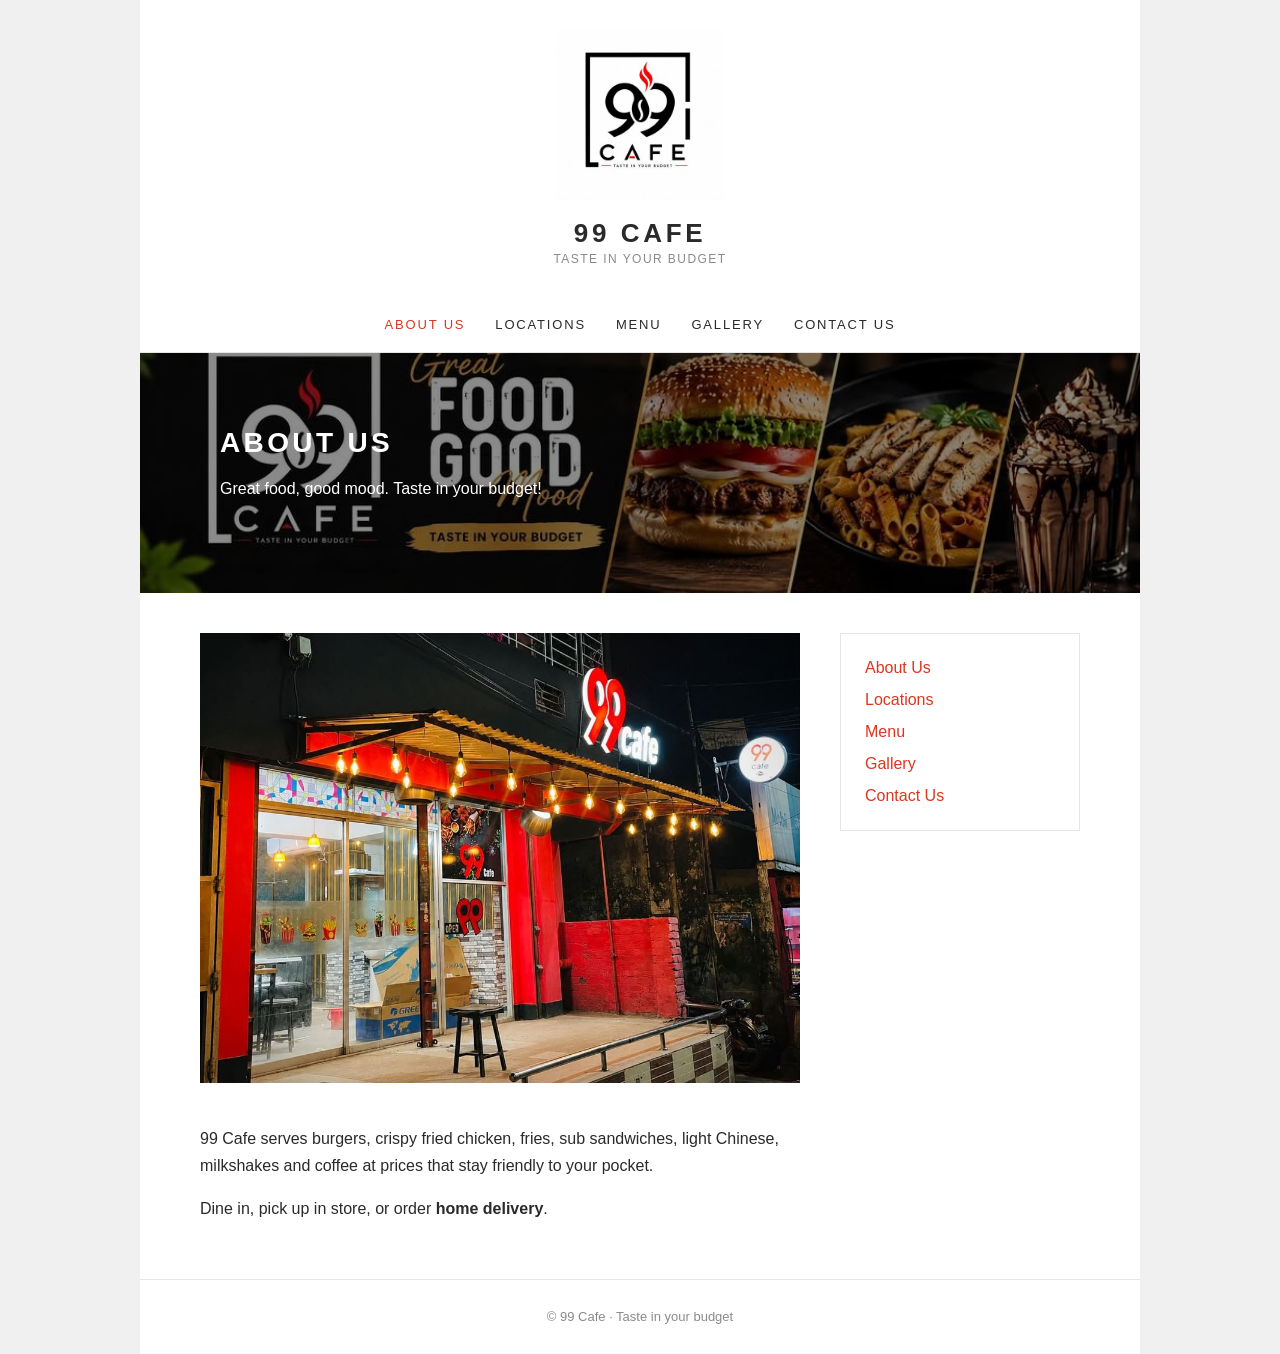
==== index.html @ 8daa6fcb "Publish 99 Cafe website" ====
<!DOCTYPE html><html lang="en"><head><meta charset="utf-8"><meta name="viewport" content="width=device-width, initial-scale=1, viewport-fit=cover"><title>99 Cafe – Taste in Your Budget</title>
<style>
:root{--bg:#fff;--fg:#2a2a2a;--mut:#8a8a8a;--ac:#d9381e;--line:#e6e6e6;--box:#fff;--side:#f0f0f0;box-sizing:border-box;padding-top:env(safe-area-inset-top,0px);padding-bottom:env(safe-area-inset-bottom,0px)}
@media(prefers-color-scheme:dark){:root:not([data-theme=light]){--bg:#161616;--fg:#eee;--mut:#999;--ac:#ff6a45;--line:#333;--box:#1d1d1d;--side:#0e0e0e}}
*{box-sizing:border-box}body{margin:0;background:var(--side);color:var(--fg);font:16px/1.7 "Open Sans",Arial,sans-serif}
.page{max-width:1000px;margin:0 auto;background:var(--bg);min-height:100vh}
header{text-align:center;padding:30px 16px 0}header img{width:170px;max-width:50%}
h1.t{margin:10px 0 0;font:700 26px/1.2 Lato,Arial,sans-serif;letter-spacing:.14em}
.tag{font-size:12px;letter-spacing:.12em;text-transform:uppercase;color:var(--mut)}
nav{margin-top:28px;border-bottom:1px solid var(--line);padding:16px 8px;display:flex;flex-wrap:wrap;justify-content:center;gap:6px 30px}
nav a{font-size:13px;letter-spacing:.14em;text-transform:uppercase;color:var(--fg);text-decoration:none}nav a.on,nav a:hover{color:var(--ac)}
.hero{position:relative;height:240px;background:#000 center/cover;display:flex;align-items:center}
.hero:before{content:"";position:absolute;inset:0;background:rgba(0,0,0,.45)}
.hero div{position:relative;color:#fff;padding:0 8%}.hero h2{margin:0;font:700 28px Lato,Arial;letter-spacing:.12em}
.wrap{display:flex;gap:40px;padding:40px 6%;flex-wrap:wrap}.main{flex:1 1 480px;min-width:0}
aside{flex:0 0 240px;align-self:flex-start;border:1px solid var(--line);background:var(--box);padding:18px 24px}
aside a{display:block;color:var(--ac);text-decoration:none;line-height:2}
h2.pt{font:700 30px Lato,Arial;letter-spacing:.12em;text-transform:uppercase;text-align:center;margin:0 0 24px}
a{color:var(--ac)}.view{display:none}.view.on{display:block}
.loc{border:1px solid var(--line);padding:18px 22px;margin-top:18px}.loc b{letter-spacing:.08em}
.grid{display:grid;grid-template-columns:repeat(3,1fr);gap:14px}.grid img{width:100%;aspect-ratio:4/5;object-fit:cover}
.menu{columns:2 260px;gap:34px}.menu h3{break-after:avoid;margin:18px 0 6px;font:700 15px Lato,Arial;letter-spacing:.14em;text-transform:uppercase;color:var(--ac);border-bottom:1px solid var(--line)}
.menu p{display:flex;justify-content:space-between;gap:10px;margin:0;font-size:14px;line-height:1.9;break-inside:avoid}.menu span{white-space:nowrap}
.menu .grp{break-inside:avoid-column}
.big{width:100%;margin-bottom:18px}footer{border-top:1px solid var(--line);padding:26px;text-align:center;font-size:13px;color:var(--mut)}
@media(max-width:560px){.grid{grid-template-columns:repeat(2,1fr)}h1.t{font-size:21px}}
</style></head><body><div class="page">
<header><img src="[data-uri]" alt="99 Cafe"><h1 class="t">99 CAFE</h1><div class="tag">Taste in your budget</div></header>
<nav><a href="#about">About Us</a><a href="#locations">Locations</a><a href="#menu">Menu</a><a href="#gallery">Gallery</a><a href="#contact">Contact Us</a></nav>
<section class="view" id="v-about"><div class="hero" style="background-image:url([data-uri])"><div><h2>ABOUT US</h2><p>Great food, good mood. Taste in your budget!</p></div></div>
<div class="wrap"><div class="main"><img class="big" src="[data-uri]" alt="99 Cafe storefront"><p>99 Cafe serves burgers, crispy fried chicken, fries, sub sandwiches, light Chinese, milkshakes and coffee at prices that stay friendly to your pocket.</p><p>Dine in, pick up in store, or order <b>home delivery</b>.</p></div><aside class="side"></aside></div></section>
<section class="view" id="v-locations"><div class="wrap"><div class="main"><h2 class="pt">Locations</h2><p style="text-align:center">Please visit us at the following location:<br>(Click on address for link to Google Maps)</p>
<div class="loc"><b>KAFRUL</b><br><a target="_blank" rel="noopener" href="https://www.google.com/maps/search/?api=1&query=152+East+Kafrul+Kachukhet+Dhaka+1206">152 East Kafrul, Near Uttar Kafrul School Gate, Kachukhet, Dhaka 1206</a><br>Mobile: <a href="tel:01724041186">01724-041186</a><br>Dine-in · Delivery · In-store pickup</div></div><aside class="side"></aside></div></section>
<section class="view" id="v-menu"><div class="wrap"><div class="main"><h2 class="pt">Menu</h2><div class="menu" id="menu"></div><p style="text-align:center;margin-top:20px"><b>Home delivery available</b></p><img class="big" src="[data-uri]" alt="Menu board"></div><aside class="side"></aside></div></section>
<section class="view" id="v-gallery"><div class="wrap"><div class="main"><h2 class="pt">Gallery</h2><div class="grid"><img src="[data-uri]" alt=""><img src="[data-uri]" alt=""><img src="[data-uri]" alt=""><img src="[data-uri]" alt=""><img src="[data-uri]" alt=""><img src="[data-uri]" alt=""></div></div><aside class="side"></aside></div></section>
<section class="view" id="v-contact"><div class="wrap"><div class="main"><h2 class="pt">Contact Us</h2><p>Mobile: <a href="tel:01724041186">01724-041186</a></p><p>Facebook / Messenger: 99 Cafe</p><p>Address: 152 East Kafrul, Near Uttar Kafrul School Gate, Kachukhet, Dhaka 1206</p></div><aside class="side"></aside></div></section>
<footer>© 99 Cafe · Taste in your budget</footer></div>
<script>
var M={"Burger":[["Student Special",70],["Chicken Steak",130],["Chicken Crispy Cheese",160],["Chicken Naga",150],["BBQ Chicken",180],["Garlic Chicken",190],["9 to 99+ Cafe Special",220],["Meat Box",150]],
"Fries":[["Fried Chicken",100],["French Fry",110],["Potato Wedges",80],["Special Garlic Chicken 2pcs",240],["Chicken Wings 6pcs",190],["Pop Chicken 6pcs",180],["Chicken Lollipop with Frenchfry",320],["Nachos",150],["Chicken BBQ Wings 6pcs",220],["Chicken Naga Wings 6pcs",240]],
"Sub Sand":[["Sub Way Regular",130],["Sub Way Special",150],["Sub Way Naga",150],["Sub Way BBQ",220],["Chicken Sandwich 2pcs",130],["Extra Cheese",30]],
"Lite Chinese":[["Chicken Rice Bowl",160],["Chicken Rice Bowl Large",200],["Tandori Chicken Rice",260],["Special Chowmien",140],["Pasta",130],["Fried Rice, Pop Chicken 2pcs, Veg Curry & Drink",180],["Naga Wings 2pcs, Fried Rice, Veg Curry & Drink",210]],
"Drinks":[["Mineral Water",20],["Green Mango",60],["Lemonade",30],["Mint Lemonade",35],["Papaya Juice",60],["Sweet Lassi",80],["Orange Juice",70],["Apple Juice",80],["Mango Juice",70],["Grape Juice",90],["Vanilla / Chocolate / Mango Milkshake",100],["Kitkat Milkshake",130],["Oreo Milkshake",130],["Faluda",120]],
"Coffee":[["Black Coffee",50],["Hot Coffee",70],["Cold Coffee",80],["Chocolate Cold Coffee",90],["Hot Chocolate",90],["Oreo Cold Coffee",100],["Kitkat Cold Coffee",120]]};
document.getElementById("menu").innerHTML=Object.keys(M).map(function(k){return '<div class="grp"><h3>'+k+'</h3>'+M[k].map(function(i){return '<p>'+i[0]+'<span>'+i[1]+' Tk</span></p>'}).join('')+'</div>'}).join('');
var nav='<a href="#about">About Us</a><a href="#locations">Locations</a><a href="#menu">Menu</a><a href="#gallery">Gallery</a><a href="#contact">Contact Us</a>';
document.querySelectorAll(".side").forEach(function(s){s.innerHTML=nav});
function route(){var h=(location.hash||"#about").slice(1);if(!document.getElementById("v-"+h))h="about";
document.querySelectorAll(".view").forEach(function(v){v.classList.toggle("on",v.id=="v-"+h)});
document.querySelectorAll("nav a").forEach(function(a){a.classList.toggle("on",a.getAttribute("href")=="#"+h)});window.scrollTo(0,0)}
addEventListener("hashchange",route);route();
</script></body></html>
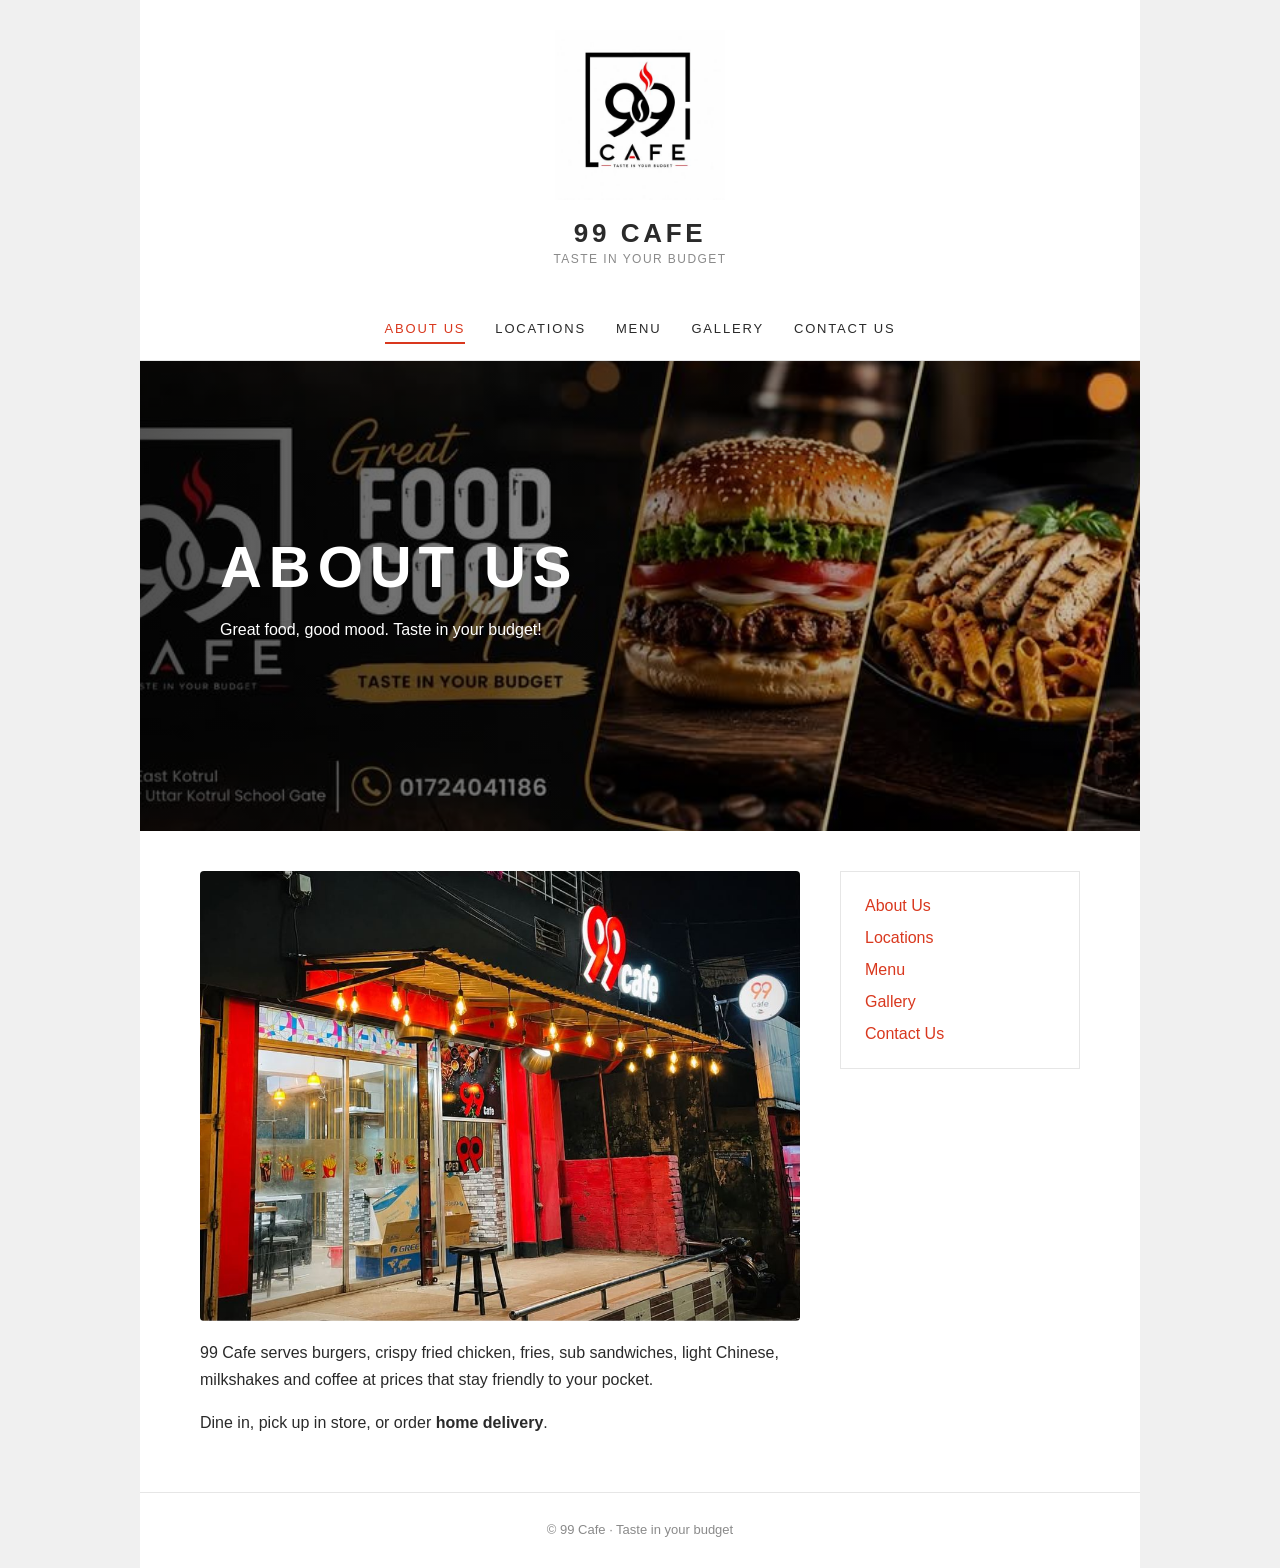
==== commit 8df37f36: "Add 99 Cafe motion effects and scroll animations" ====
--- a/index.html
+++ b/index.html
@@ -24,6 +24,47 @@
 .menu .grp{break-inside:avoid-column}
 .big{width:100%;margin-bottom:18px}footer{border-top:1px solid var(--line);padding:26px;text-align:center;font-size:13px;color:var(--mut)}
 @media(max-width:560px){.grid{grid-template-columns:repeat(2,1fr)}h1.t{font-size:21px}}
+</style><style id="cafe-motion">
+/* 99 Cafe motion: progressive enhancement, no animation dependency. */
+:root{--ease:cubic-bezier(.22,1,.36,1)}
+html{scroll-behavior:smooth}
+body{overflow-x:hidden}
+header{animation:cafe-enter .9s var(--ease) both}
+header img{animation:cafe-logo 1.2s var(--ease) both}
+nav a{position:relative;padding:4px 0;transition:color .25s ease,transform .35s var(--ease)}
+nav a:after{content:'';position:absolute;left:0;right:0;bottom:0;height:2px;background:var(--ac);transform:scaleX(0);transform-origin:left;transition:transform .4s var(--ease)}
+nav a:hover:after,nav a.on:after,nav a:focus-visible:after{transform:scaleX(1)}
+nav a:hover{transform:translateY(-2px)}
+.hero{overflow:hidden;isolation:isolate;height:clamp(280px,48vw,470px);background-image:none!important;background:#171717}
+.hero .hero-media{position:absolute;inset:-7%;z-index:-2;background-position:center;background-size:cover;animation:cafe-pan 18s ease-in-out infinite alternate;transform-origin:center}
+.hero:before{z-index:-1;background:linear-gradient(90deg,rgba(0,0,0,.68),rgba(0,0,0,.18))}
+.hero div:not(.hero-media){padding:0 8%}
+.hero h2{font-size:clamp(28px,5vw,58px);overflow:hidden}
+.word{display:inline-block;animation:cafe-word 1s var(--ease) both;animation-delay:calc(var(--i,0)*90ms)}
+.hero p{animation:cafe-enter 1s .25s var(--ease) both}
+.view.on{animation:cafe-enter .65s var(--ease) both}
+.motion-ready .reveal{opacity:0;transform:translate3d(0,32px,0);transition:opacity .85s var(--ease),transform 1.1s var(--ease);transition-delay:var(--delay,0ms)}
+.motion-ready .reveal.is-visible{opacity:1;transform:translate3d(0,0,0)}
+.image-frame{overflow:hidden;display:block;border-radius:4px}
+.image-frame.big-frame{margin-bottom:18px}
+.image-frame .big{display:block;margin:0}
+.image-frame img{display:block;transition:transform 1.2s var(--ease),filter .6s ease}
+.motion-ready .image-frame.reveal{transform:translateY(28px) rotate(1.5deg);clip-path:inset(8% 0 0 0);transition:opacity .9s var(--ease),transform 1.15s var(--ease),clip-path 1.15s var(--ease);transition-delay:var(--delay,0ms)}
+.motion-ready .image-frame.is-visible{transform:translateY(0) rotate(0);clip-path:inset(0)}
+.side a{transition:transform .35s var(--ease),color .25s ease}
+.side a:hover{transform:translateX(6px)}
+.loc{transition:border-color .3s,box-shadow .4s}
+.loc:hover{border-color:var(--ac);box-shadow:0 12px 34px #0000000c}
+.menu p{transition:color .2s,background .2s;padding:2px 4px;border-radius:3px}
+.menu p:hover{color:var(--ac);background:color-mix(in srgb,var(--ac) 6%,transparent)}
+a:focus-visible{outline:2px solid var(--ac);outline-offset:5px}
+.scroll-progress{position:fixed;inset:0 auto auto 0;height:3px;width:100%;background:var(--ac);z-index:100;transform:scaleX(0);transform-origin:left;pointer-events:none}
+@media(hover:hover){.image-frame:hover img{transform:scale(1.045)}}
+@keyframes cafe-enter{from{opacity:0;transform:translateY(20px)}to{opacity:1;transform:translateY(0)}}
+@keyframes cafe-logo{from{opacity:0;transform:scale(.88) rotate(-5deg)}to{opacity:1;transform:scale(1) rotate(0)}}
+@keyframes cafe-word{from{opacity:0;transform:translateY(110%) rotate(4deg)}to{opacity:1;transform:translateY(0) rotate(0)}}
+@keyframes cafe-pan{from{transform:scale(1.02) translateX(-1%)}to{transform:scale(1.12) translateX(1%)}}
+@media(prefers-reduced-motion:reduce){html{scroll-behavior:auto}*,*:before,*:after{animation:none!important;transition:none!important}.motion-ready .reveal,.motion-ready .image-frame.reveal{opacity:1;transform:none;clip-path:none}.scroll-progress{display:none}}
 </style></head><body><div class="page">
 <header><img src="[data-uri]" alt="99 Cafe"><h1 class="t">99 CAFE</h1><div class="tag">Taste in your budget</div></header>
 <nav><a href="#about">About Us</a><a href="#locations">Locations</a><a href="#menu">Menu</a><a href="#gallery">Gallery</a><a href="#contact">Contact Us</a></nav>
@@ -49,4 +90,36 @@
 document.querySelectorAll(".view").forEach(function(v){v.classList.toggle("on",v.id=="v-"+h)});
 document.querySelectorAll("nav a").forEach(function(a){a.classList.toggle("on",a.getAttribute("href")=="#"+h)});window.scrollTo(0,0)}
 addEventListener("hashchange",route);route();
+</script><script id="cafe-motion-script">
+(()=>{
+  const reduced=matchMedia('(prefers-reduced-motion: reduce)');
+  const hero=document.querySelector('.hero');
+  if(hero){
+    const media=document.createElement('div');media.className='hero-media';
+    media.setAttribute('aria-hidden','true');media.style.backgroundImage=hero.style.backgroundImage;
+    hero.prepend(media);
+    const title=hero.querySelector('h2');
+    if(title){const label=title.textContent;title.setAttribute('aria-label',label);title.replaceChildren();label.split(' ').forEach((word,i)=>{const span=document.createElement('span');span.className='word';span.style.setProperty('--i',i);span.textContent=word;span.setAttribute('aria-hidden','true');title.append(span,document.createTextNode(' '));});}
+  }
+  document.querySelectorAll('.big,.grid img').forEach(img=>{
+    const frame=document.createElement('span');frame.className='image-frame'+(img.classList.contains('big')?' big-frame':'');
+    img.before(frame);frame.append(img);
+  });
+  const targets=[...document.querySelectorAll('.image-frame,.main>p,.pt,.loc,.grp,aside,footer')];
+  let observer;
+  if('IntersectionObserver' in window){
+    observer=new IntersectionObserver(entries=>entries.forEach(e=>{if(e.isIntersecting){e.target.classList.add('is-visible');observer.unobserve(e.target);}}),{threshold:.08});
+    targets.forEach((el,i)=>{el.classList.add('reveal');el.style.setProperty('--delay',(i%3)*65+'ms');observer.observe(el);});
+    document.documentElement.classList.add('motion-ready');
+  }
+  const progress=document.createElement('div');progress.className='scroll-progress';progress.setAttribute('aria-hidden','true');document.body.append(progress);
+  let queued=false;
+  function update(){const range=document.documentElement.scrollHeight-innerHeight;progress.style.transform='scaleX('+(range>0?Math.min(1,Math.max(0,scrollY/range)):0)+')';queued=false;}
+  addEventListener('scroll',()=>{if(!queued){queued=true;requestAnimationFrame(update);}},{passive:true});
+  addEventListener('resize',update);
+  addEventListener('hashchange',()=>{targets.forEach(el=>{if(el.closest('.view.on')){el.classList.remove('is-visible');if(observer)observer.observe(el);}});requestAnimationFrame(update);});
+  function motion(){if(reduced.matches)targets.forEach(el=>el.classList.add('is-visible'));if(hero)hero.querySelector('.hero-media').style.animationPlayState=(document.hidden||reduced.matches)?'paused':'running';}
+  reduced.addEventListener('change',motion);addEventListener('visibilitychange',motion);
+  motion();update();
+})();
 </script></body></html>
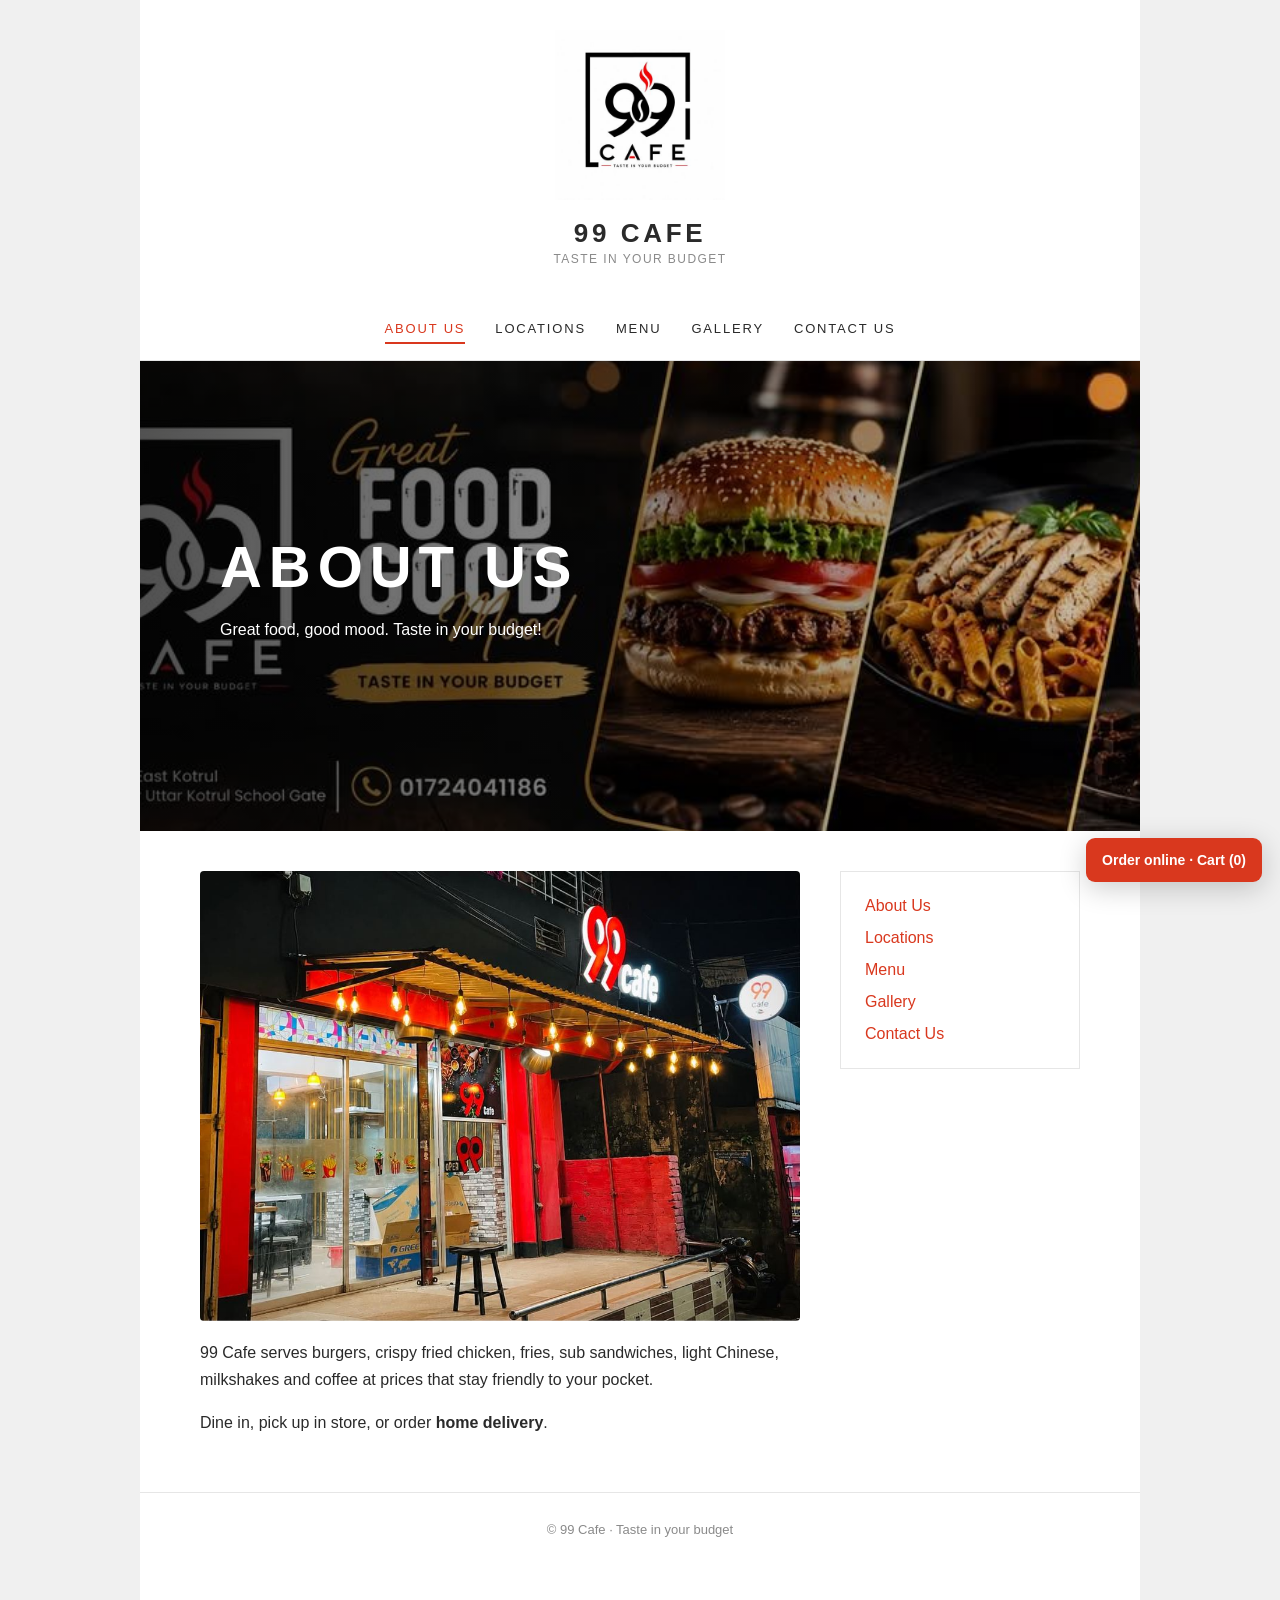
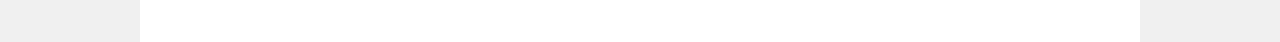
==== commit afccf6a3: "Add mobile cart and WhatsApp delivery/pickup checkout" ====
--- a/index.html
+++ b/index.html
@@ -65,15 +65,68 @@
 @keyframes cafe-word{from{opacity:0;transform:translateY(110%) rotate(4deg)}to{opacity:1;transform:translateY(0) rotate(0)}}
 @keyframes cafe-pan{from{transform:scale(1.02) translateX(-1%)}to{transform:scale(1.12) translateX(1%)}}
 @media(prefers-reduced-motion:reduce){html{scroll-behavior:auto}*,*:before,*:after{animation:none!important;transition:none!important}.motion-ready .reveal,.motion-ready .image-frame.reveal{opacity:1;transform:none;clip-path:none}.scroll-progress{display:none}}
+</style><style id="cafe-mobile">
+/* Phone layout, including notched displays and large text settings. */
+html{-webkit-text-size-adjust:100%;text-size-adjust:100%}
+img{max-width:100%;height:auto}
+a,button{touch-action:manipulation;-webkit-tap-highlight-color:rgba(217,56,30,.15)}
+.main,.image-frame,.grid>*{min-width:0}
+.main p,.loc{overflow-wrap:anywhere}
+.menu span{flex-shrink:0}
+@media(max-width:760px){
+  :root{padding:0}
+  body{padding:env(safe-area-inset-top,0px) env(safe-area-inset-right,0px) env(safe-area-inset-bottom,0px) env(safe-area-inset-left,0px)}
+  .page{width:100%;min-height:100svh}
+  header{padding:22px 18px 0}
+  header img{width:128px;max-width:45%}
+  h1.t{font-size:23px;letter-spacing:.1em}
+  .tag{font-size:11px;letter-spacing:.09em;margin-top:8px}
+  nav{display:flex;flex-wrap:wrap;gap:4px 6px;padding:12px 10px;margin-top:18px;background:var(--bg)}
+  nav a{min-height:44px;display:flex;align-items:center;justify-content:center;padding:10px 12px;font-size:12px;letter-spacing:.07em;border-radius:8px}
+  nav a.on{background:color-mix(in srgb,var(--ac) 9%,transparent)}
+  nav a:after{left:12px;right:12px;bottom:5px}
+  .hero{height:auto;min-height:260px;min-height:clamp(260px,42svh,380px);padding:42px 0}
+  .hero div:not(.hero-media){padding:0 24px;max-width:100%}
+  .hero h2{font-size:clamp(27px,7.5vw,44px);letter-spacing:.07em;line-height:1.15}
+  .hero p{font-size:16px;line-height:1.6;max-width:32ch;margin:18px 0 0}
+  .wrap{display:flex;flex-direction:column;gap:26px;padding:28px 20px}
+  .main{flex:1 1 auto;width:100%}
+  .main>p{font-size:16px;line-height:1.75}
+  h2.pt{font-size:26px;letter-spacing:.08em;margin-bottom:22px;overflow-wrap:anywhere}
+  aside{flex:0 1 auto;width:100%;padding:12px;border-radius:12px}
+  .side{display:grid;grid-template-columns:repeat(2,minmax(0,1fr));gap:4px}
+  .side a{display:flex;align-items:center;min-height:44px;padding:8px 12px;line-height:1.4;font-size:15px}
+  .loc{padding:18px 16px;line-height:1.8;border-radius:10px}
+  .loc a,.main a[href^="tel:"]{display:inline-block;padding:7px 0;min-height:44px}
+  .menu{columns:1;gap:0}
+  .menu .grp{margin:0 0 24px}
+  .menu h3{font-size:17px;padding-bottom:8px;letter-spacing:.06em}
+  .menu p{font-size:16px;line-height:1.5;gap:14px;padding:10px 0;border-bottom:1px solid var(--line)}
+  .menu span{font-weight:600}
+  .grid{grid-template-columns:repeat(2,minmax(0,1fr));gap:10px}
+  .image-frame{border-radius:10px}
+  .grid img{aspect-ratio:4/5;object-fit:cover}
+  footer{padding:24px 18px;font-size:13px}
+  /* Only opacity and a small translation animate on phones. */
+  .motion-ready .reveal,.motion-ready .image-frame.reveal{transform:translateY(16px);clip-path:none;transition:opacity .5s ease,transform .65s var(--ease);transition-delay:0ms}
+  .motion-ready .reveal.is-visible,.motion-ready .image-frame.is-visible{transform:none;opacity:1}
+  .hero .hero-media{animation-duration:12s;animation-iteration-count:1;animation-fill-mode:forwards}
+}
+@media(max-width:360px){.wrap{padding:24px 16px}nav a{padding:10px 9px;font-size:11px}.hero div:not(.hero-media){padding:0 20px}.hero h2{font-size:26px}.side{grid-template-columns:1fr}}
+@media(hover:none){nav a:hover,.side a:hover,.image-frame:hover img{transform:none}.menu p:hover{background:transparent;color:inherit}.loc:hover{box-shadow:none;border-color:var(--line)}}
+@media(prefers-reduced-motion:reduce){.motion-ready .reveal,.motion-ready .image-frame.reveal{transform:none;opacity:1;transition:none}.hero .hero-media{animation:none}}
+</style><style id="cafe-order-style">
+.menu p{align-items:center;flex-wrap:wrap}.menu .item-name{flex:1;min-width:100px;white-space:normal;font-weight:400}.menu .item-price{white-space:nowrap}.add-item,.order-button{border:0;background:var(--ac);color:white;border-radius:9px;min-height:44px;padding:10px 16px;font:600 14px Arial;cursor:pointer}.add-item{font-size:13px;padding:8px 12px}.order-button:disabled{opacity:.5;cursor:not-allowed}.order-launch{position:fixed;right:max(18px,env(safe-area-inset-right));bottom:max(18px,env(safe-area-inset-bottom));z-index:110;box-shadow:0 6px 28px #0003}.order-button:focus-visible,.add-item:focus-visible,.qty-button:focus-visible{outline:3px solid var(--fg);outline-offset:3px}footer{padding-bottom:100px}
+#order-dialog{border:1px solid var(--line);border-radius:20px;padding:0;width:min(580px,calc(100% - 24px));max-height:90vh;max-height:90dvh;color:var(--fg);background:var(--bg);box-shadow:0 24px 80px #0004}#order-dialog::backdrop{background:#0009}#order-dialog form{padding:24px}.order-heading{display:flex;align-items:center;justify-content:space-between;gap:16px}.order-heading h2{margin:0;font-size:24px}.qty-button{min-width:44px;min-height:44px;border:1px solid var(--line);border-radius:8px;background:var(--box);color:var(--fg);font:600 18px Arial;cursor:pointer}.cart-row{padding:14px 0;border-bottom:1px solid var(--line);display:grid;grid-template-columns:1fr auto;gap:6px 12px}.cart-name{font-weight:600;overflow-wrap:anywhere}.cart-detail{font-size:14px;color:var(--mut)}.cart-quantity{display:flex;align-items:center;gap:10px;grid-column:1/-1}.remove-item{margin-left:auto;background:none;border:0;color:var(--ac);font:14px Arial;text-decoration:underline;min-height:44px;cursor:pointer}.order-total{display:flex;justify-content:space-between;font-weight:700;font-size:20px;margin:18px 0 6px}.order-note{font-size:13px;line-height:1.6;color:var(--mut);margin:6px 0 18px}#order-form label{display:block;font-weight:600;margin:14px 0 6px}#order-form input,#order-form select,#order-form textarea{display:block;width:100%;padding:12px;border:1px solid var(--line);border-radius:9px;background:var(--box);color:var(--fg);font:16px Arial;min-height:46px}#order-form textarea{resize:vertical}#order-form input:focus,#order-form select:focus,#order-form textarea:focus{outline:2px solid var(--ac);outline-offset:2px}#order-form fieldset{border:0;padding:0;margin:18px 0}#order-form legend{font-weight:700}#order-send{width:100%;margin-top:16px}.order-feedback{font-size:14px;line-height:1.6}.cart-toast{position:fixed;left:50%;bottom:86px;transform:translateX(-50%);z-index:120;background:var(--fg);color:var(--bg);border-radius:10px;padding:10px 18px;max-width:90vw;pointer-events:none}.cart-toast:empty{display:none}.order-empty{padding:24px 0;text-align:center}.order-menu-link{display:inline-flex;align-items:center;min-height:44px}body.order-open{overflow:hidden}@media(max-width:560px){#order-dialog form{padding:20px 16px}.order-launch{left:16px;right:16px;width:calc(100% - 32px)}.menu p .add-item{flex:0 0 auto}.cart-row{font-size:15px}}
 </style></head><body><div class="page">
 <header><img src="[data-uri]" alt="99 Cafe"><h1 class="t">99 CAFE</h1><div class="tag">Taste in your budget</div></header>
 <nav><a href="#about">About Us</a><a href="#locations">Locations</a><a href="#menu">Menu</a><a href="#gallery">Gallery</a><a href="#contact">Contact Us</a></nav>
 <section class="view" id="v-about"><div class="hero" style="background-image:url([data-uri])"><div><h2>ABOUT US</h2><p>Great food, good mood. Taste in your budget!</p></div></div>
-<div class="wrap"><div class="main"><img class="big" src="[data-uri]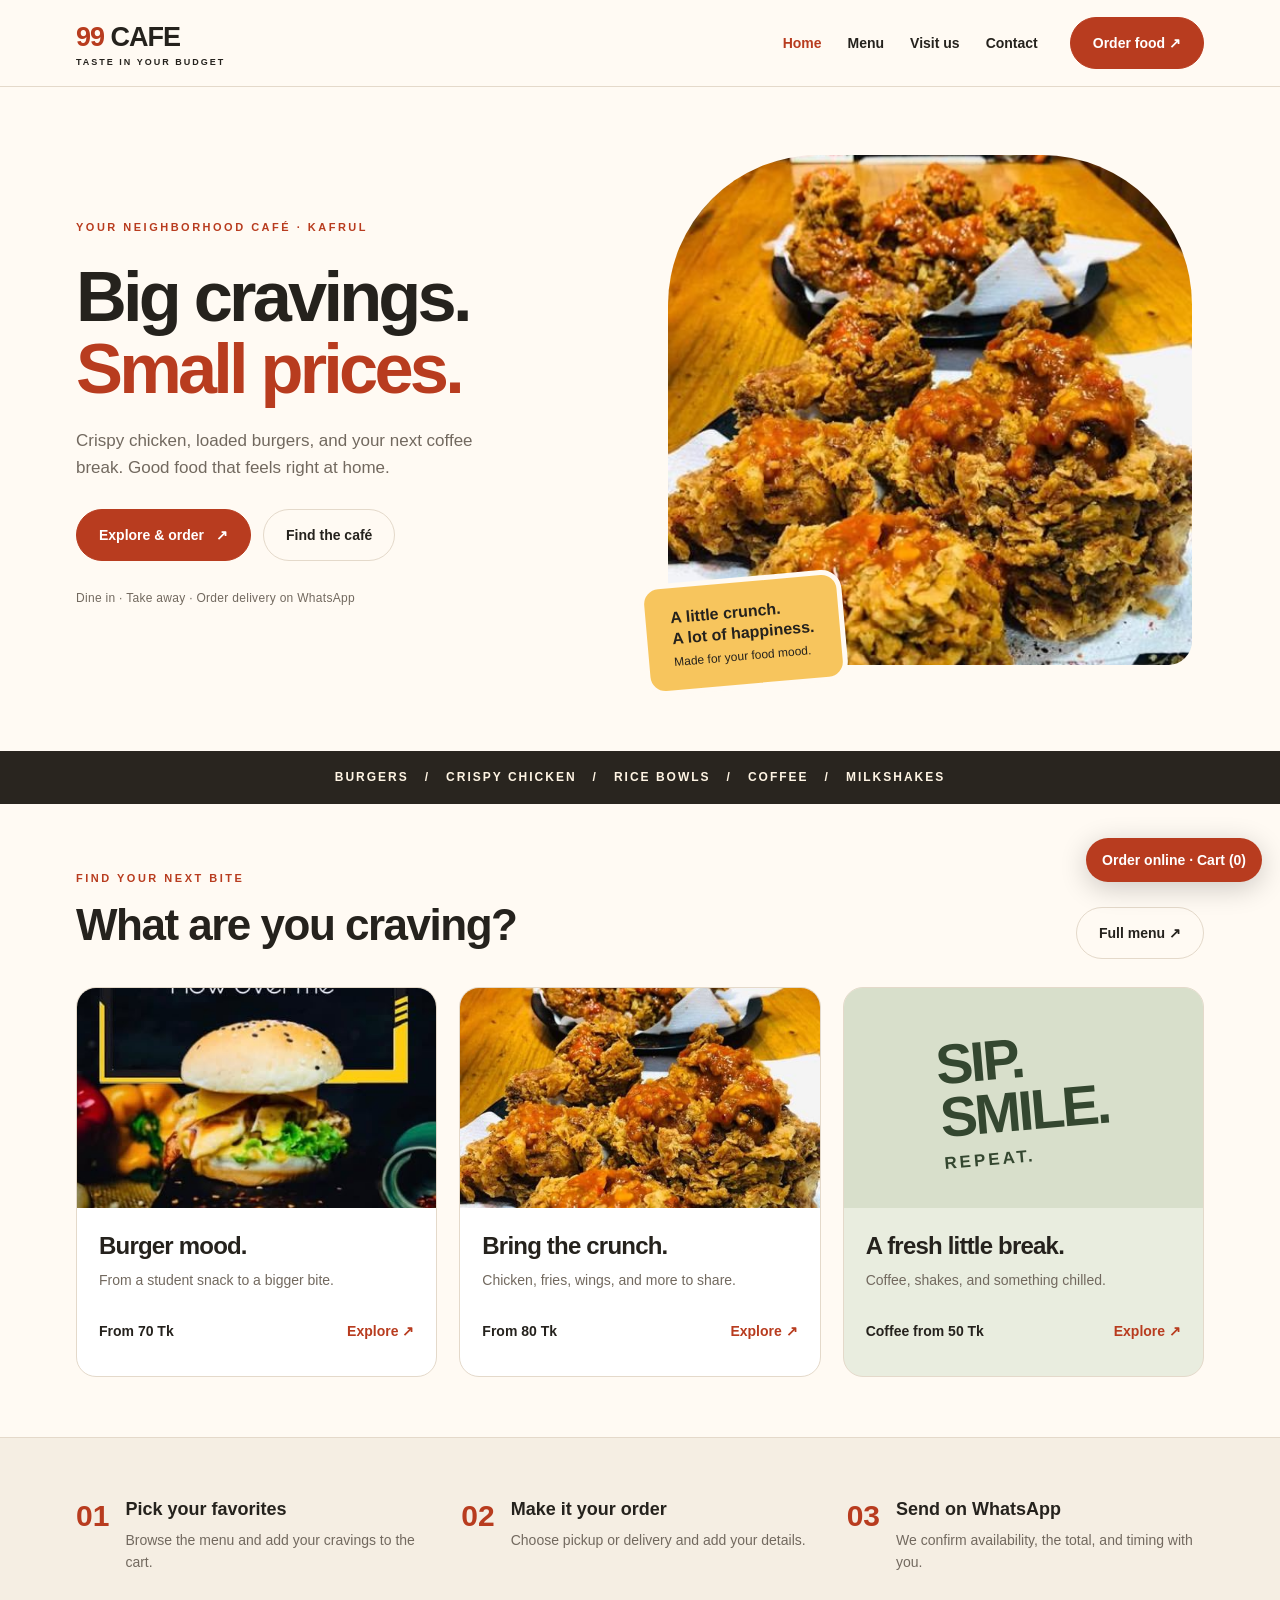
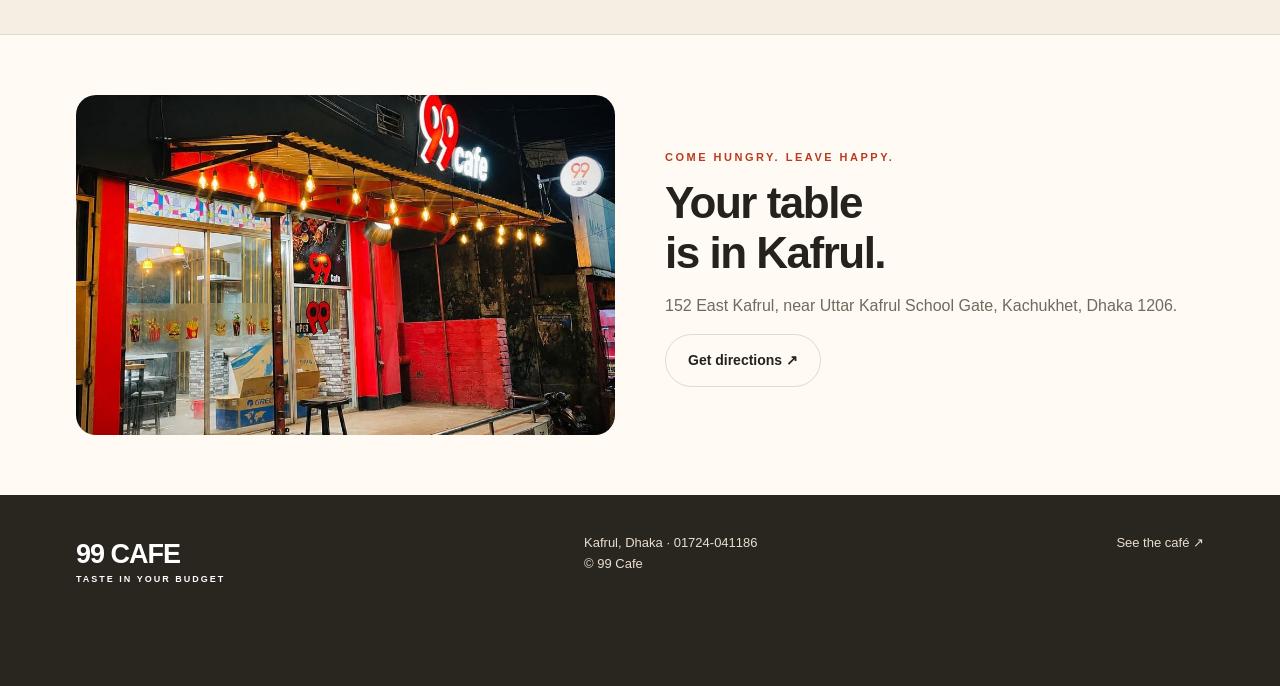
==== commit a2028fed: "Redesign homepage and menu for food ordering" ====
--- a/index.html
+++ b/index.html
@@ -1,181 +1,22 @@
-<!DOCTYPE html><html lang="en"><head><meta charset="utf-8"><meta name="viewport" content="width=device-width, initial-scale=1, viewport-fit=cover"><title>99 Cafe – Taste in Your Budget</title>
-<style>
-:root{--bg:#fff;--fg:#2a2a2a;--mut:#8a8a8a;--ac:#d9381e;--line:#e6e6e6;--box:#fff;--side:#f0f0f0;box-sizing:border-box;padding-top:env(safe-area-inset-top,0px);padding-bottom:env(safe-area-inset-bottom,0px)}
-@media(prefers-color-scheme:dark){:root:not([data-theme=light]){--bg:#161616;--fg:#eee;--mut:#999;--ac:#ff6a45;--line:#333;--box:#1d1d1d;--side:#0e0e0e}}
-*{box-sizing:border-box}body{margin:0;background:var(--side);color:var(--fg);font:16px/1.7 "Open Sans",Arial,sans-serif}
-.page{max-width:1000px;margin:0 auto;background:var(--bg);min-height:100vh}
-header{text-align:center;padding:30px 16px 0}header img{width:170px;max-width:50%}
-h1.t{margin:10px 0 0;font:700 26px/1.2 Lato,Arial,sans-serif;letter-spacing:.14em}
-.tag{font-size:12px;letter-spacing:.12em;text-transform:uppercase;color:var(--mut)}
-nav{margin-top:28px;border-bottom:1px solid var(--line);padding:16px 8px;display:flex;flex-wrap:wrap;justify-content:center;gap:6px 30px}
-nav a{font-size:13px;letter-spacing:.14em;text-transform:uppercase;color:var(--fg);text-decoration:none}nav a.on,nav a:hover{color:var(--ac)}
-.hero{position:relative;height:240px;background:#000 center/cover;display:flex;align-items:center}
-.hero:before{content:"";position:absolute;inset:0;background:rgba(0,0,0,.45)}
-.hero div{position:relative;color:#fff;padding:0 8%}.hero h2{margin:0;font:700 28px Lato,Arial;letter-spacing:.12em}
-.wrap{display:flex;gap:40px;padding:40px 6%;flex-wrap:wrap}.main{flex:1 1 480px;min-width:0}
-aside{flex:0 0 240px;align-self:flex-start;border:1px solid var(--line);background:var(--box);padding:18px 24px}
-aside a{display:block;color:var(--ac);text-decoration:none;line-height:2}
-h2.pt{font:700 30px Lato,Arial;letter-spacing:.12em;text-transform:uppercase;text-align:center;margin:0 0 24px}
-a{color:var(--ac)}.view{display:none}.view.on{display:block}
-.loc{border:1px solid var(--line);padding:18px 22px;margin-top:18px}.loc b{letter-spacing:.08em}
-.grid{display:grid;grid-template-columns:repeat(3,1fr);gap:14px}.grid img{width:100%;aspect-ratio:4/5;object-fit:cover}
-.menu{columns:2 260px;gap:34px}.menu h3{break-after:avoid;margin:18px 0 6px;font:700 15px Lato,Arial;letter-spacing:.14em;text-transform:uppercase;color:var(--ac);border-bottom:1px solid var(--line)}
-.menu p{display:flex;justify-content:space-between;gap:10px;margin:0;font-size:14px;line-height:1.9;break-inside:avoid}.menu span{white-space:nowrap}
-.menu .grp{break-inside:avoid-column}
-.big{width:100%;margin-bottom:18px}footer{border-top:1px solid var(--line);padding:26px;text-align:center;font-size:13px;color:var(--mut)}
-@media(max-width:560px){.grid{grid-template-columns:repeat(2,1fr)}h1.t{font-size:21px}}
-</style><style id="cafe-motion">
-/* 99 Cafe motion: progressive enhancement, no animation dependency. */
-:root{--ease:cubic-bezier(.22,1,.36,1)}
-html{scroll-behavior:smooth}
-body{overflow-x:hidden}
-header{animation:cafe-enter .9s var(--ease) both}
-header img{animation:cafe-logo 1.2s var(--ease) both}
-nav a{position:relative;padding:4px 0;transition:color .25s ease,transform .35s var(--ease)}
-nav a:after{content:'';position:absolute;left:0;right:0;bottom:0;height:2px;background:var(--ac);transform:scaleX(0);transform-origin:left;transition:transform .4s var(--ease)}
-nav a:hover:after,nav a.on:after,nav a:focus-visible:after{transform:scaleX(1)}
-nav a:hover{transform:translateY(-2px)}
-.hero{overflow:hidden;isolation:isolate;height:clamp(280px,48vw,470px);background-image:none!important;background:#171717}
-.hero .hero-media{position:absolute;inset:-7%;z-index:-2;background-position:center;background-size:cover;animation:cafe-pan 18s ease-in-out infinite alternate;transform-origin:center}
-.hero:before{z-index:-1;background:linear-gradient(90deg,rgba(0,0,0,.68),rgba(0,0,0,.18))}
-.hero div:not(.hero-media){padding:0 8%}
-.hero h2{font-size:clamp(28px,5vw,58px);overflow:hidden}
-.word{display:inline-block;animation:cafe-word 1s var(--ease) both;animation-delay:calc(var(--i,0)*90ms)}
-.hero p{animation:cafe-enter 1s .25s var(--ease) both}
-.view.on{animation:cafe-enter .65s var(--ease) both}
-.motion-ready .reveal{opacity:0;transform:translate3d(0,32px,0);transition:opacity .85s var(--ease),transform 1.1s var(--ease);transition-delay:var(--delay,0ms)}
-.motion-ready .reveal.is-visible{opacity:1;transform:translate3d(0,0,0)}
-.image-frame{overflow:hidden;display:block;border-radius:4px}
-.image-frame.big-frame{margin-bottom:18px}
-.image-frame .big{display:block;margin:0}
-.image-frame img{display:block;transition:transform 1.2s var(--ease),filter .6s ease}
-.motion-ready .image-frame.reveal{transform:translateY(28px) rotate(1.5deg);clip-path:inset(8% 0 0 0);transition:opacity .9s var(--ease),transform 1.15s var(--ease),clip-path 1.15s var(--ease);transition-delay:var(--delay,0ms)}
-.motion-ready .image-frame.is-visible{transform:translateY(0) rotate(0);clip-path:inset(0)}
-.side a{transition:transform .35s var(--ease),color .25s ease}
-.side a:hover{transform:translateX(6px)}
-.loc{transition:border-color .3s,box-shadow .4s}
-.loc:hover{border-color:var(--ac);box-shadow:0 12px 34px #0000000c}
-.menu p{transition:color .2s,background .2s;padding:2px 4px;border-radius:3px}
-.menu p:hover{color:var(--ac);background:color-mix(in srgb,var(--ac) 6%,transparent)}
-a:focus-visible{outline:2px solid var(--ac);outline-offset:5px}
-.scroll-progress{position:fixed;inset:0 auto auto 0;height:3px;width:100%;background:var(--ac);z-index:100;transform:scaleX(0);transform-origin:left;pointer-events:none}
-@media(hover:hover){.image-frame:hover img{transform:scale(1.045)}}
-@keyframes cafe-enter{from{opacity:0;transform:translateY(20px)}to{opacity:1;transform:translateY(0)}}
-@keyframes cafe-logo{from{opacity:0;transform:scale(.88) rotate(-5deg)}to{opacity:1;transform:scale(1) rotate(0)}}
-@keyframes cafe-word{from{opacity:0;transform:translateY(110%) rotate(4deg)}to{opacity:1;transform:translateY(0) rotate(0)}}
-@keyframes cafe-pan{from{transform:scale(1.02) translateX(-1%)}to{transform:scale(1.12) translateX(1%)}}
-@media(prefers-reduced-motion:reduce){html{scroll-behavior:auto}*,*:before,*:after{animation:none!important;transition:none!important}.motion-ready .reveal,.motion-ready .image-frame.reveal{opacity:1;transform:none;clip-path:none}.scroll-progress{display:none}}
-</style><style id="cafe-mobile">
-/* Phone layout, including notched displays and large text settings. */
-html{-webkit-text-size-adjust:100%;text-size-adjust:100%}
-img{max-width:100%;height:auto}
-a,button{touch-action:manipulation;-webkit-tap-highlight-color:rgba(217,56,30,.15)}
-.main,.image-frame,.grid>*{min-width:0}
-.main p,.loc{overflow-wrap:anywhere}
-.menu span{flex-shrink:0}
-@media(max-width:760px){
-  :root{padding:0}
-  body{padding:env(safe-area-inset-top,0px) env(safe-area-inset-right,0px) env(safe-area-inset-bottom,0px) env(safe-area-inset-left,0px)}
-  .page{width:100%;min-height:100svh}
-  header{padding:22px 18px 0}
-  header img{width:128px;max-width:45%}
-  h1.t{font-size:23px;letter-spacing:.1em}
-  .tag{font-size:11px;letter-spacing:.09em;margin-top:8px}
-  nav{display:flex;flex-wrap:wrap;gap:4px 6px;padding:12px 10px;margin-top:18px;background:var(--bg)}
-  nav a{min-height:44px;display:flex;align-items:center;justify-content:center;padding:10px 12px;font-size:12px;letter-spacing:.07em;border-radius:8px}
-  nav a.on{background:color-mix(in srgb,var(--ac) 9%,transparent)}
-  nav a:after{left:12px;right:12px;bottom:5px}
-  .hero{height:auto;min-height:260px;min-height:clamp(260px,42svh,380px);padding:42px 0}
-  .hero div:not(.hero-media){padding:0 24px;max-width:100%}
-  .hero h2{font-size:clamp(27px,7.5vw,44px);letter-spacing:.07em;line-height:1.15}
-  .hero p{font-size:16px;line-height:1.6;max-width:32ch;margin:18px 0 0}
-  .wrap{display:flex;flex-direction:column;gap:26px;padding:28px 20px}
-  .main{flex:1 1 auto;width:100%}
-  .main>p{font-size:16px;line-height:1.75}
-  h2.pt{font-size:26px;letter-spacing:.08em;margin-bottom:22px;overflow-wrap:anywhere}
-  aside{flex:0 1 auto;width:100%;padding:12px;border-radius:12px}
-  .side{display:grid;grid-template-columns:repeat(2,minmax(0,1fr));gap:4px}
-  .side a{display:flex;align-items:center;min-height:44px;padding:8px 12px;line-height:1.4;font-size:15px}
-  .loc{padding:18px 16px;line-height:1.8;border-radius:10px}
-  .loc a,.main a[href^="tel:"]{display:inline-block;padding:7px 0;min-height:44px}
-  .menu{columns:1;gap:0}
-  .menu .grp{margin:0 0 24px}
-  .menu h3{font-size:17px;padding-bottom:8px;letter-spacing:.06em}
-  .menu p{font-size:16px;line-height:1.5;gap:14px;padding:10px 0;border-bottom:1px solid var(--line)}
-  .menu span{font-weight:600}
-  .grid{grid-template-columns:repeat(2,minmax(0,1fr));gap:10px}
-  .image-frame{border-radius:10px}
-  .grid img{aspect-ratio:4/5;object-fit:cover}
-  footer{padding:24px 18px;font-size:13px}
-  /* Only opacity and a small translation animate on phones. */
-  .motion-ready .reveal,.motion-ready .image-frame.reveal{transform:translateY(16px);clip-path:none;transition:opacity .5s ease,transform .65s var(--ease);transition-delay:0ms}
-  .motion-ready .reveal.is-visible,.motion-ready .image-frame.is-visible{transform:none;opacity:1}
-  .hero .hero-media{animation-duration:12s;animation-iteration-count:1;animation-fill-mode:forwards}
-}
-@media(max-width:360px){.wrap{padding:24px 16px}nav a{padding:10px 9px;font-size:11px}.hero div:not(.hero-media){padding:0 20px}.hero h2{font-size:26px}.side{grid-template-columns:1fr}}
-@media(hover:none){nav a:hover,.side a:hover,.image-frame:hover img{transform:none}.menu p:hover{background:transparent;color:inherit}.loc:hover{box-shadow:none;border-color:var(--line)}}
-@media(prefers-reduced-motion:reduce){.motion-ready .reveal,.motion-ready .image-frame.reveal{transform:none;opacity:1;transition:none}.hero .hero-media{animation:none}}
-</style><style id="cafe-order-style">
+<!DOCTYPE html><html lang="en"><head><meta charset="utf-8"><meta name="viewport" content="width=device-width,initial-scale=1,viewport-fit=cover"><meta name="theme-color" content="#fffaf3"><meta name="description" content="Order burgers, crispy chicken, rice bowls, coffee and more from 99 Cafe in Kafrul, Dhaka. Browse the menu and order pickup or delivery through WhatsApp."><title>99 Cafe — Big cravings. Small prices.</title><style>
 .menu p{align-items:center;flex-wrap:wrap}.menu .item-name{flex:1;min-width:100px;white-space:normal;font-weight:400}.menu .item-price{white-space:nowrap}.add-item,.order-button{border:0;background:var(--ac);color:white;border-radius:9px;min-height:44px;padding:10px 16px;font:600 14px Arial;cursor:pointer}.add-item{font-size:13px;padding:8px 12px}.order-button:disabled{opacity:.5;cursor:not-allowed}.order-launch{position:fixed;right:max(18px,env(safe-area-inset-right));bottom:max(18px,env(safe-area-inset-bottom));z-index:110;box-shadow:0 6px 28px #0003}.order-button:focus-visible,.add-item:focus-visible,.qty-button:focus-visible{outline:3px solid var(--fg);outline-offset:3px}footer{padding-bottom:100px}
 #order-dialog{border:1px solid var(--line);border-radius:20px;padding:0;width:min(580px,calc(100% - 24px));max-height:90vh;max-height:90dvh;color:var(--fg);background:var(--bg);box-shadow:0 24px 80px #0004}#order-dialog::backdrop{background:#0009}#order-dialog form{padding:24px}.order-heading{display:flex;align-items:center;justify-content:space-between;gap:16px}.order-heading h2{margin:0;font-size:24px}.qty-button{min-width:44px;min-height:44px;border:1px solid var(--line);border-radius:8px;background:var(--box);color:var(--fg);font:600 18px Arial;cursor:pointer}.cart-row{padding:14px 0;border-bottom:1px solid var(--line);display:grid;grid-template-columns:1fr auto;gap:6px 12px}.cart-name{font-weight:600;overflow-wrap:anywhere}.cart-detail{font-size:14px;color:var(--mut)}.cart-quantity{display:flex;align-items:center;gap:10px;grid-column:1/-1}.remove-item{margin-left:auto;background:none;border:0;color:var(--ac);font:14px Arial;text-decoration:underline;min-height:44px;cursor:pointer}.order-total{display:flex;justify-content:space-between;font-weight:700;font-size:20px;margin:18px 0 6px}.order-note{font-size:13px;line-height:1.6;color:var(--mut);margin:6px 0 18px}#order-form label{display:block;font-weight:600;margin:14px 0 6px}#order-form input,#order-form select,#order-form textarea{display:block;width:100%;padding:12px;border:1px solid var(--line);border-radius:9px;background:var(--box);color:var(--fg);font:16px Arial;min-height:46px}#order-form textarea{resize:vertical}#order-form input:focus,#order-form select:focus,#order-form textarea:focus{outline:2px solid var(--ac);outline-offset:2px}#order-form fieldset{border:0;padding:0;margin:18px 0}#order-form legend{font-weight:700}#order-send{width:100%;margin-top:16px}.order-feedback{font-size:14px;line-height:1.6}.cart-toast{position:fixed;left:50%;bottom:86px;transform:translateX(-50%);z-index:120;background:var(--fg);color:var(--bg);border-radius:10px;padding:10px 18px;max-width:90vw;pointer-events:none}.cart-toast:empty{display:none}.order-empty{padding:24px 0;text-align:center}.order-menu-link{display:inline-flex;align-items:center;min-height:44px}body.order-open{overflow:hidden}@media(max-width:560px){#order-dialog form{padding:20px 16px}.order-launch{left:16px;right:16px;width:calc(100% - 32px)}.menu p .add-item{flex:0 0 auto}.cart-row{font-size:15px}}
-</style></head><body><div class="page">
-<header><img src="[data-uri]" alt="99 Cafe"><h1 class="t">99 CAFE</h1><div class="tag">Taste in your budget</div></header>
-<nav><a href="#about">About Us</a><a href="#locations">Locations</a><a href="#menu">Menu</a><a href="#gallery">Gallery</a><a href="#contact">Contact Us</a></nav>
-<section class="view" id="v-about"><div class="hero" style="background-image:url([data-uri])"><div><h2>ABOUT US</h2><p>Great food, good mood. Taste in your budget!</p></div></div>
-<div class="wrap"><div class="main"><img loading="lazy" decoding="async" class="big" src="[data-uri]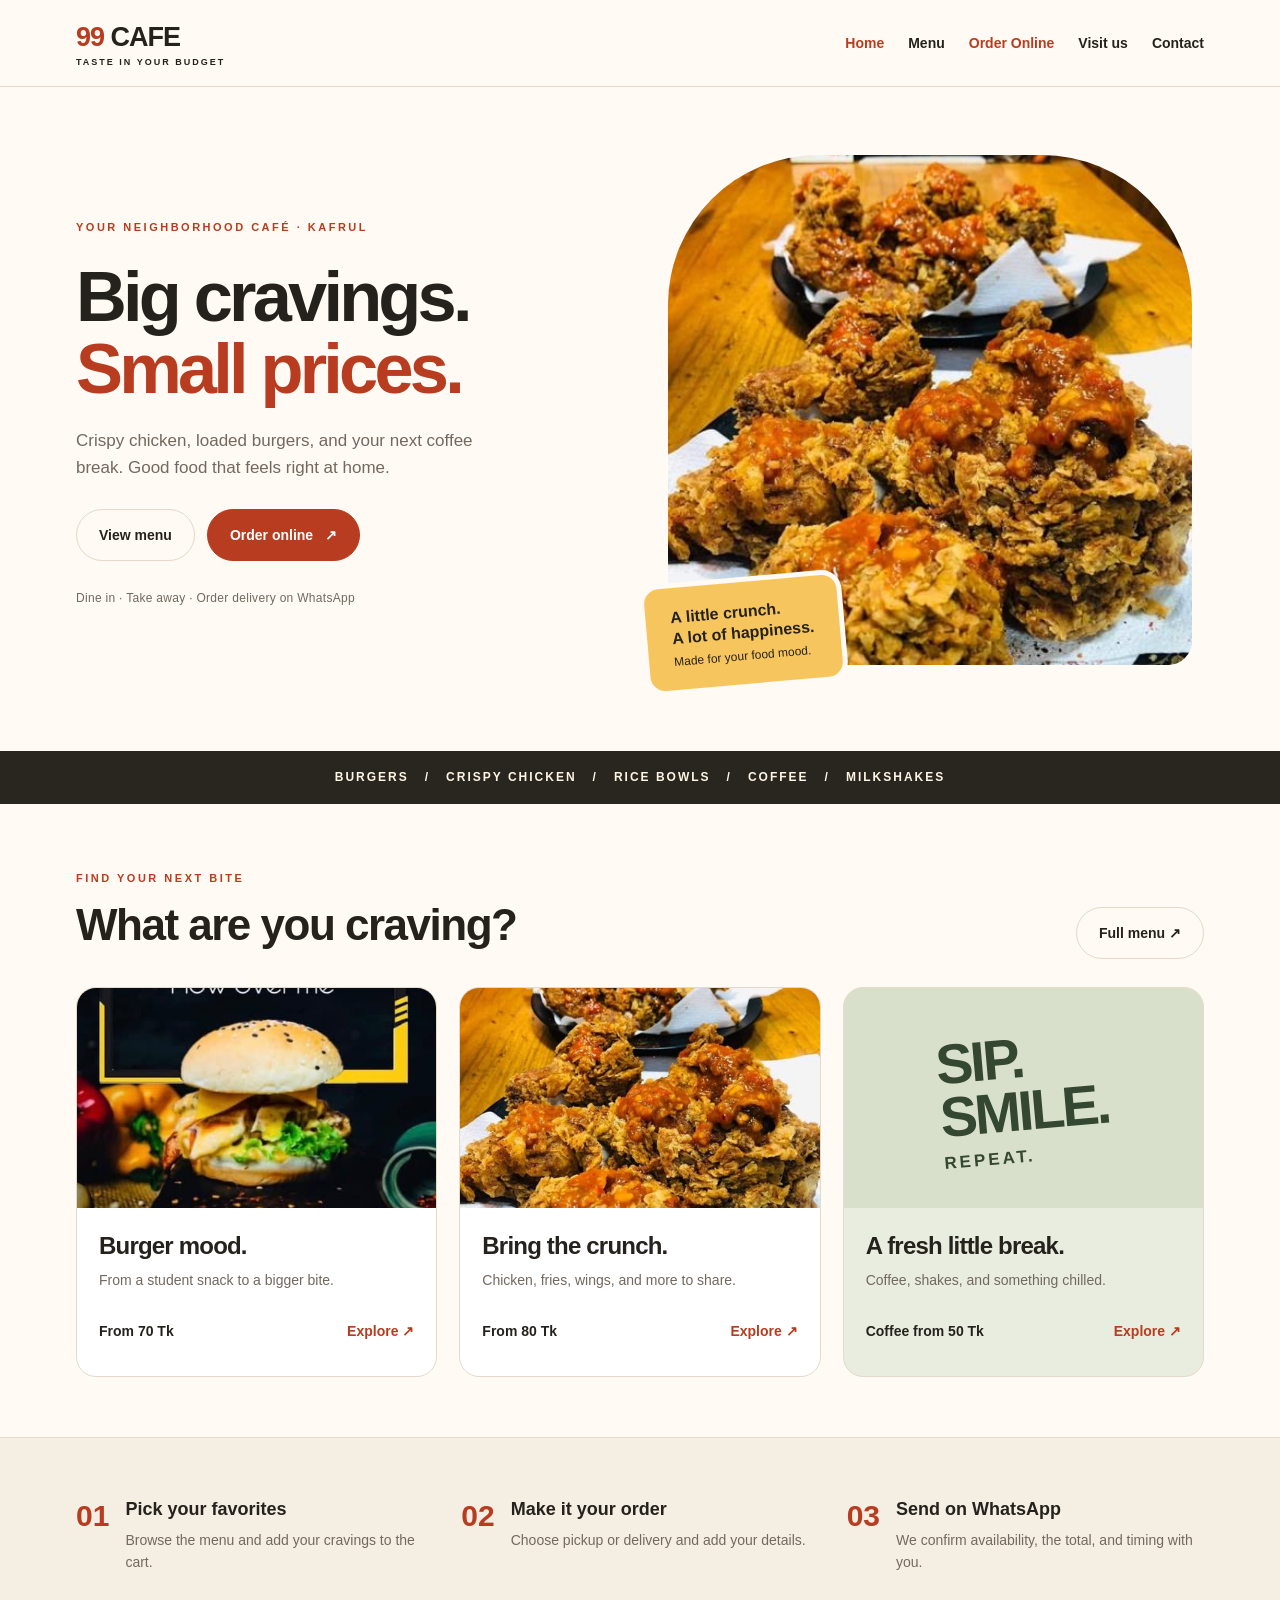
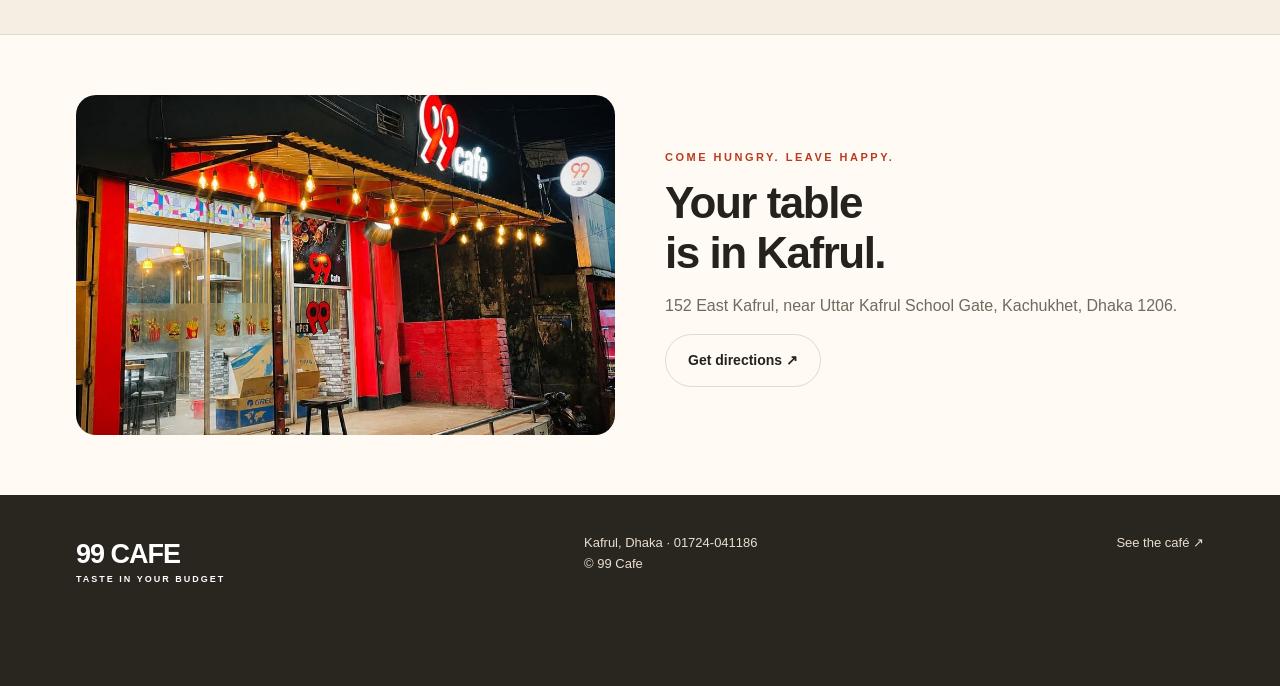
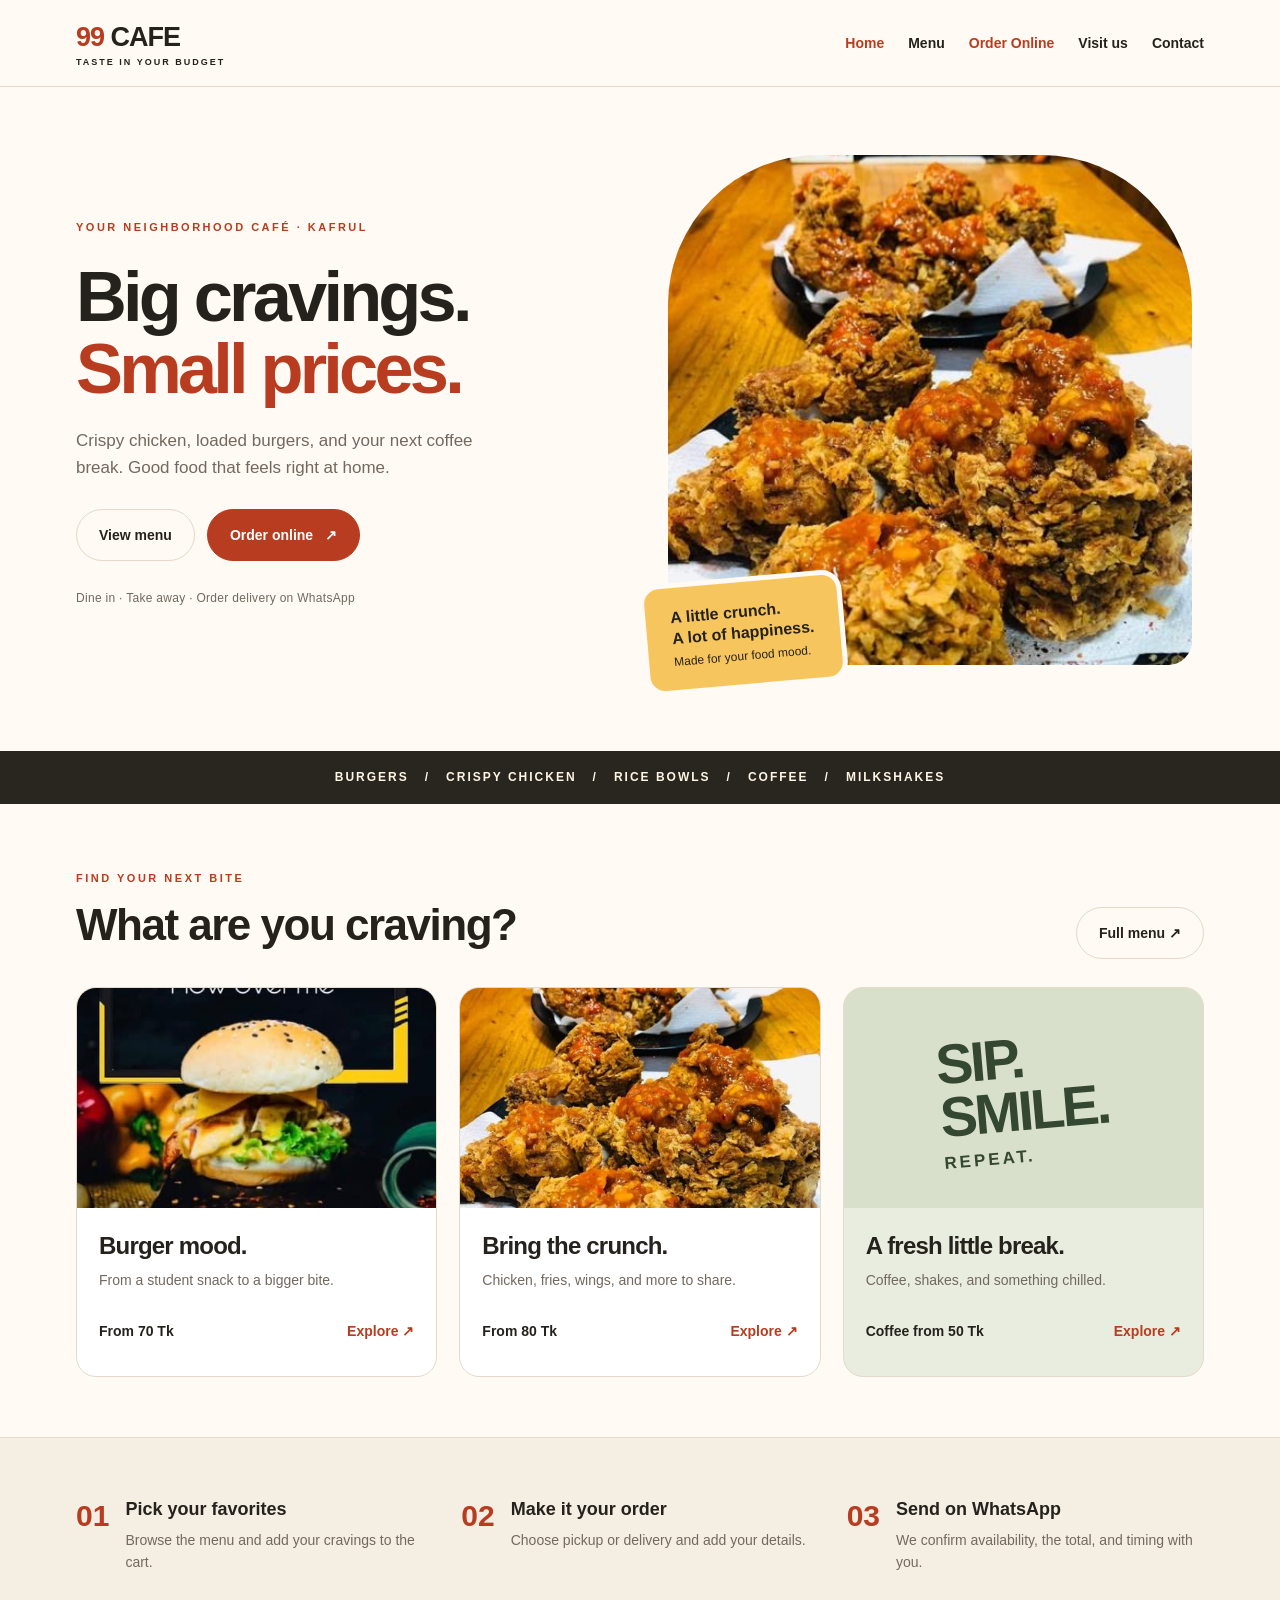
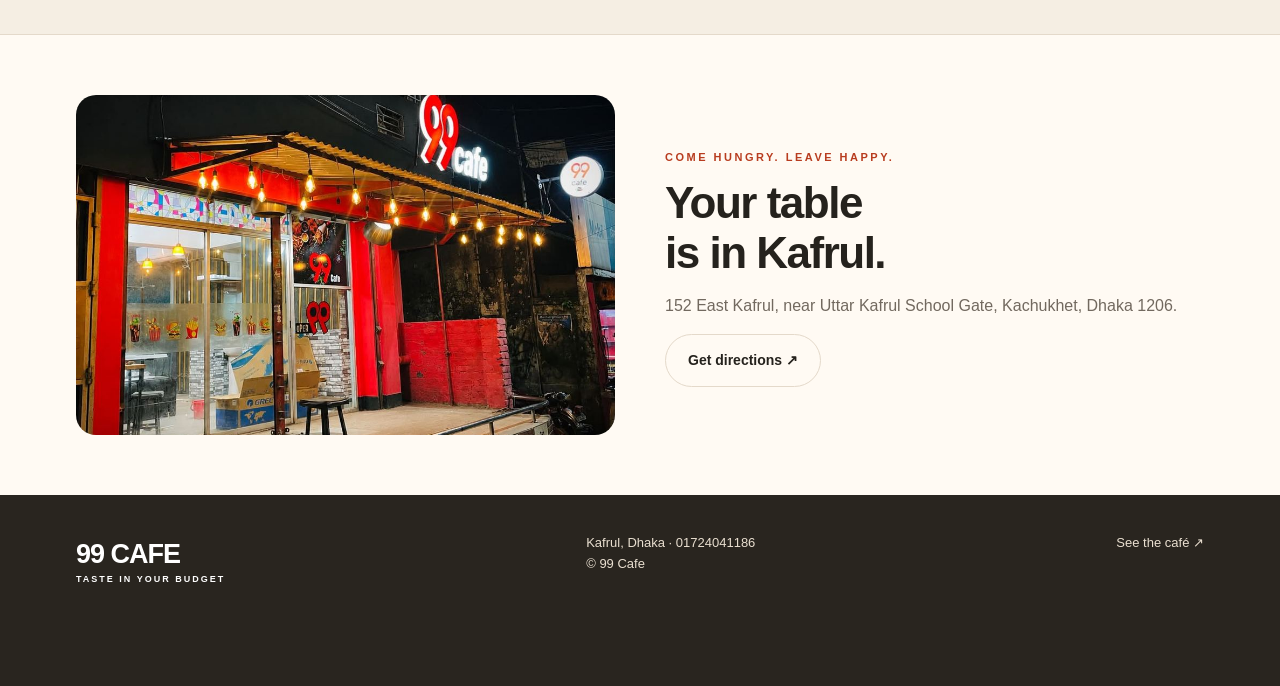
